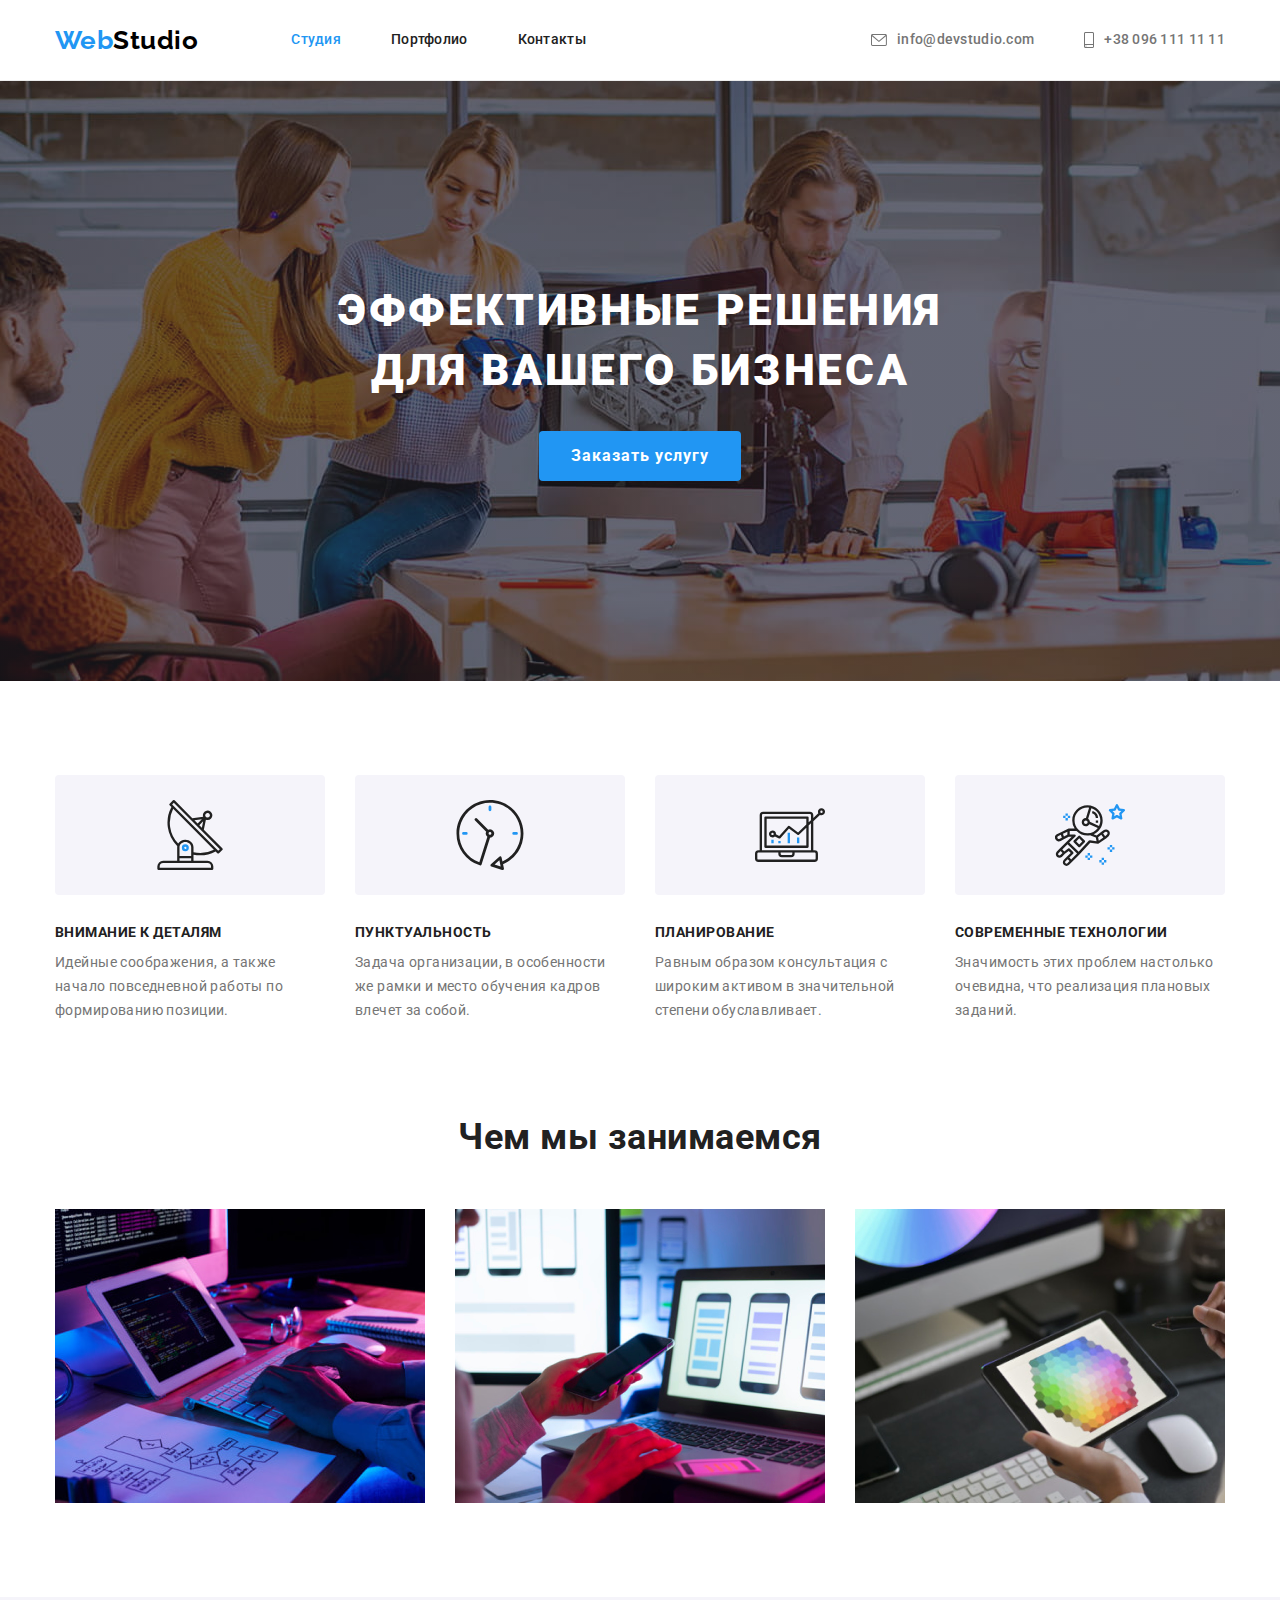
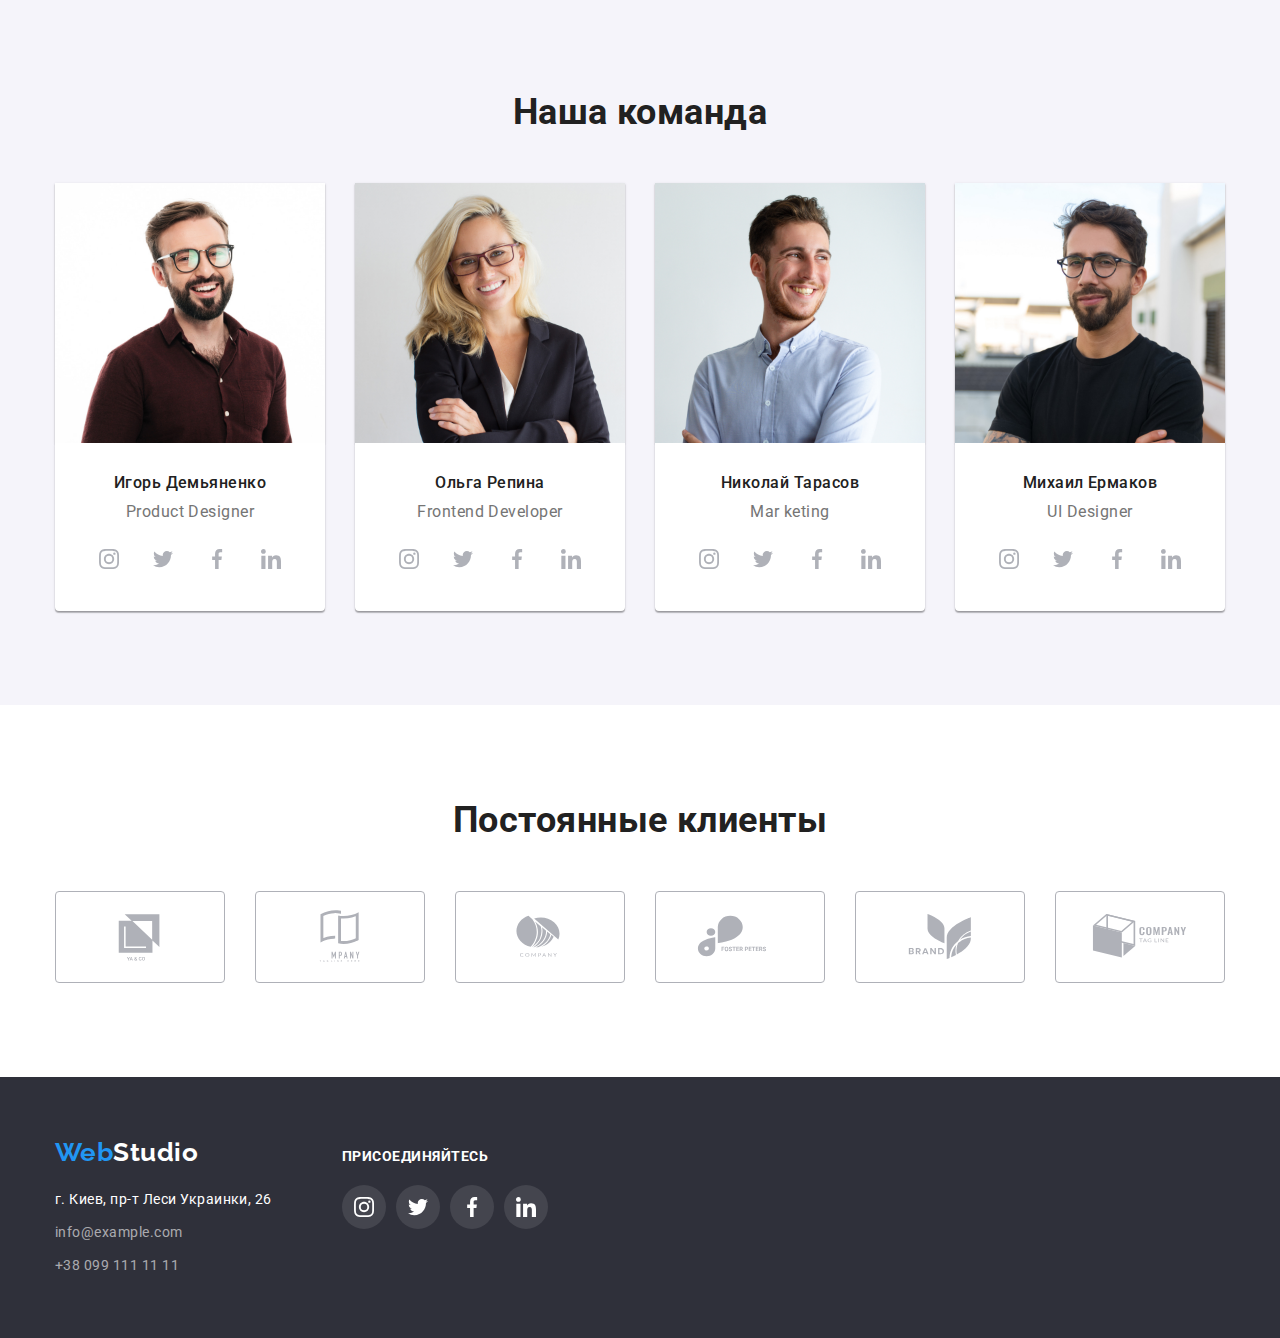
==== index.html @ dbdc55ea "Правка к дз4" ====
<!DOCTYPE html>
<html lang="ru">
  <head>
    <meta charset="UTF-8" />
    <meta http-equiv="X-UA-Compatible" content="IE=edge" />
    <meta name="viewport" content="width=device-width, initial-scale=1.0" />
    <title>Студия</title>
    <link rel="preconnect" href="https://fonts.googleapis.com" />
    <link rel="preconnect" href="https://fonts.gstatic.com" crossorigin />
    <link
      href="https://fonts.googleapis.com/css2?family=Raleway:wght@700&family=Roboto:wght@400;500;700;900&display=swap"
      rel="stylesheet"
    />
    <link
      rel="stylesheet"
      href="https://cdnjs.cloudflare.com/ajax/libs/modern-normalize/1.1.0/modern-normalize.min.css"
    />
    <link rel="stylesheet" href="./css/styles.css" />
  </head>
  <body>
    <!-- Шапка сайта -->

    <header class="header">
      <div class="container main-nav">
        <nav class="nav">
          <a class="logo" href="/" lang="en"> <span class="logo-web">Web</span>Studio</a>

          <ul class="site-nav">
            <li class="site-nav-item"><a href="" class="site-nav-link studio">Студия</a></li>
            <li class="site-nav-item">
              <a href="./portfolio.html" class="site-nav-link">Портфолио</a>
            </li>
            <li class="site-nav-item"><a href="" class="site-nav-link">Контакты</a></li>
          </ul>
        </nav>

        <ul class="auth-nav">
          <li class="auth-nav-item">
            <a class="auth-nav-link" href="mailto:info@devstudio.com" lang="en"
              ><svg class="icon-envelope"><use xlink:href="./images/symbol-defs.svg#icon-envelope"></use></svg>info@devstudio.com</a
            >
          </li>
          <li class="auth-nav-item">
            <a class="auth-nav-link" href="tel:+380961111111"><svg class="icon-smartphone"><use xlink:href="./images/symbol-defs.svg#icon-smartphone"></use></svg>+38 096 111 11 11</a>
          </li>
        </ul>
      </div>
    </header>

    <!-- Основной контент -->
    <main>
      <!-- Заказ услуги -->
      <section class="hero hero-img">
        <div class="container">
          <h1 class="hero-title">Эффективные решения для вашего бизнеса</h1>
          <button class="hero-button" type="button">Заказать услугу</button>
        </div>
      </section>

      <!-- Особенности компании -->
      <section class="section">
        <div class="container">
          <h2 class="compani-title">Особенности компании</h2>
          <ul class="features">
            <li class="features-item">
              <div class="icon-block">
                <svg height="70px" width="70px">
                  <use xlink:href="./images/symbol-defs.svg#icon-antenna"></use>
                </svg>
              </div>
              <h3 class="features-title">Внимание к деталям</h3>
              <p class="features-text">
                Идейные соображения, а также начало повседневной работы по формированию позиции.
              </p>
            </li>
            <li class="features-item">
              <div class="icon-block">
                <svg width="70px" height="70px">
                  <use xlink:href="./images/symbol-defs.svg#icon-clock"></use>
                </svg>
              </div>
              <h3 class="features-title">Пунктуальность</h3>
              <p class="features-text">
                Задача организации, в особенности же рамки и место обучения кадров влечет за собой.
              </p>
            </li>
            <li class="features-item">
              <div class="icon-block">
                <svg width="70px" height="70px">
                  <use xlink:href="./images/symbol-defs.svg#icon-diagram"></use>
                </svg>
              </div>
              <h3 class="features-title">Планирование</h3>
              <p class="features-text">
                Равным образом консультация с широким активом в значительной степени обуславливает.
              </p>
            </li>
            <li class="features-item">
              <div class="icon-block">
                <svg width="70px" height="70px">
                  <use xlink:href="./images/symbol-defs.svg#icon-astronaut"></use>
                </svg>
              </div>
              <h3 class="features-title">Современные технологии</h3>
              <p class="features-text">
                Значимость этих проблем настолько очевидна, что реализация плановых заданий.
              </p>
            </li>
          </ul>
        </div>
      </section>

      <!-- Чем мы занимаемся -->
      <section class="section work-section">
        <div class="container">
          <h2 class="work-titles">Чем мы занимаемся</h2>
          <ul class="work-list">
            <li class="work-item">
              <img src="./images/img1.jpg" alt="Мужчина пишет код программы" width="370" />
            </li>
            <li class="work-item">
              <img
                src="./images/img2.jpg"
                alt="Женщина создает приложение на смартфон"
                width="370"
              />
            </li>
            <li class="work-item">
              <img
                src="./images/img3.jpg"
                alt="Человек занимается векторной графикой"
                width="370"
              />
            </li>
          </ul>
        </div>
      </section>

      <!-- Наша команда -->
      <section class="command section">
        <div class="container">
          <h2 class="command-titles">Наша команда</h2>
          <ul class="command-list">
            <li class="command-item">
              <img
                class="comand-img"
                src="./images/photo1.jpg"
                width="270"
                alt="Улыбающийся молодой мужчина шатен в очках с бородой короб"
              />
              <div class="comand-meta">
                <h3 class="command-title">Игорь Демьяненко</h3>
                <p class="command-text" lang="en">Product Designer</p>
                <div class="icon">
                  <ul class="icon-list">
                    <li class="icon-item"><a class="icon-link" href=""><svg class="icon-svg" width="20px" height="20px"><use xlink:href="./images/symbol-defs.svg#icon-instagram"></use></svg></a></li>
                    <li class="icon-item"><a class="icon-link" href=""><svg class="icon-svg" width="20px" height="20px"><use xlink:href="./images/symbol-defs.svg#icon-twitter"></use></svg></a></li>
                    <li class="icon-item"><a class="icon-link" href=""><svg class="icon-svg" width="20px" height="20px"><use xlink:href="./images/symbol-defs.svg#icon-facebook"></use></svg></a></li>
                    <li class="icon-item"><a class="icon-link" href=""><svg class="icon-svg" width="20px" height="20px"><use xlink:href="./images/symbol-defs.svg#icon-linkedin"></use></svg></a></li>
                  </ul>
                </div>
              </div>
            </li>
            <li class="command-item">
              <img
                class="comand-img"
                src="./images/photo2.jpg"
                alt="Усыбающееся молодая женщина блондинка в очках"
                width="270"
              />
              <div class="comand-meta">
                <h3 class="command-title">Ольга Репина</h3>
                <p class="command-text" lang="en">Frontend Developer</p>
                <div class="icon">
                  <ul class="icon-list">
                    <li class="icon-item"><a class="icon-link" href=""><svg class="icon-svg width="20px" height="20px"><use xlink:href="./images/symbol-defs.svg#icon-instagram"></use></svg></a></li>
                    <li class="icon-item"><a class="icon-link" href=""><svg class="icon-svg width="20px" height="20px"><use xlink:href="./images/symbol-defs.svg#icon-twitter"></use></svg></a></li>
                    <li class="icon-item"><a class="icon-link" href=""><svg class="icon-svg width="20px" height="20px"><use xlink:href="./images/symbol-defs.svg#icon-facebook"></use></svg></a></li>
                    <li class="icon-item"><a class="icon-link" href=""><svg class="icon-svg width="20px" height="20px"><use xlink:href="./images/symbol-defs.svg#icon-linkedin"></use></svg></a></li>
                  </ul>
                </div>
              </div>
            </li>
            <li class="command-item">
              <img
                class="comand-img"
                src="./images/photo3.jpg"
                alt="Улыбающийся молодой мужчина шатен с легкой небритостью"
                width="270"
              />
              <div class="comand-meta">
                <h3 class="command-title">Николай Тарасов</h3>
                <p class="command-text" lang="en">Mar keting</p>
                <div class="icon">
                  <ul class="icon-list">
                    <li class="icon-item"><a class="icon-link" href=""><svg class="icon-svg width="20px" height="20px"><use xlink:href="./images/symbol-defs.svg#icon-instagram"></use></svg></a></li>
                    <li class="icon-item"><a class="icon-link" href=""><svg class="icon-svg width="20px" height="20px"><use xlink:href="./images/symbol-defs.svg#icon-twitter"></use></svg></a></li>
                    <li class="icon-item"><a class="icon-link" href=""><svg class="icon-svg width="20px" height="20px"><use xlink:href="./images/symbol-defs.svg#icon-facebook"></use></svg></a></li>
                    <li class="icon-item"><a class="icon-link" href=""><svg class="icon-svg width="20px" height="20px"><use xlink:href="./images/symbol-defs.svg#icon-linkedin"></use></svg></a></li>
                  </ul>
                </div>
              </div>
            </li>
            <li class="command-item">
              <img
                class="comand-img"
                src="./images/photo4.jpg"
                alt="Улыбающийся молодой мужчина брюнет с лёгкой небритостью"
                width="270"
              />
              <div class="comand-meta">
                <h3 class="command-title">Михаил Ермаков</h3>
                <p class="command-text" lang="en">UI Designer</p>
                <div class="icon">
                  <ul class="icon-list">
                    <li class="icon-item"><a class="icon-link" href=""><svg class="icon-svg width="20px" height="20px"><use xlink:href="./images/symbol-defs.svg#icon-instagram"></use></svg></a></li>
                    <li class="icon-item"><a class="icon-link" href=""><svg class="icon-svg width="20px" height="20px"><use xlink:href="./images/symbol-defs.svg#icon-twitter"></use></svg></a></li>
                    <li class="icon-item"><a class="icon-link" href=""><svg class="icon-svg width="20px" height="20px"><use xlink:href="./images/symbol-defs.svg#icon-facebook"></use></svg></a></li>
                    <li class="icon-item"><a class="icon-link" href=""><svg class="icon-svg width="20px" height="20px"><use xlink:href="./images/symbol-defs.svg#icon-linkedin"></use></svg></a></li>
                  </ul>
                </div>
              </div>
            </li>
          </ul>
        </div>
      </section>
      <section class="clients section">
        <div class="container">
          <h2 class="clients-titles">Постоянные клиенты</h2>
          <div class="client">
            <ul class="client-list">
            <li class="client-item">
              <a class="client-link" href=""><svg  class="client-icon" width="106px" height="60px"><use href="./images/symbol-defs.svg#icon-Logo"></use></svg>
              </a>
            </li>
            <li class="client-item">
              <a class="client-link" href=""><svg  class="client-icon" width="106px" height="60px"><use href="./images/symbol-defs.svg#icon-Logo2"></use></svg>
              </a>
            </li>
            <li class="client-item">
              <a class="client-link" href=""><svg  class="client-icon" width="106px" height="60px"><use href="./images/symbol-defs.svg#icon-Logo3"></use></svg>
              </a>
            </li>
            <li class="client-item">
              <a class="client-link" href=""><svg  class="client-icon" width="106px" height="60px"><use href="./images/symbol-defs.svg#icon-Logo4"></use></svg>
              </a>
            </li>
            <li class="client-item">
              <a class="client-link" href=""><svg  class="client-icon" width="106px" height="60px"><use href="./images/symbol-defs.svg#icon-Logo5"></use></svg>
              </a>
            </li>
            <li class="client-item">
              <a class="client-link" href=""><svg  class="client-icon" width="106px" height="60px"><use href="./images/symbol-defs.svg#icon-Logo6"></use></svg>
              </a>
            </li>
          </ul>
          </div>
        </div>
      </section>

    </main>

    <!-- Футер -->
    <footer class="footer">
      <div class="container footer-cont">
        <div class="address-block">
          <a class="footer-logo" href="/" lang="en"><span class="logo-web">Web</span>Studio</a>
        <address class="address">
          <ul class="address-list">
            <li class="address-item">
              <a
                class="address-lists"
                href="https://www.google.com/maps/place/%D0%B1%D1%83%D0%BB.+%D0%9B%D0%B5%D1%81%D0%B8+%D0%A3%D0%BA%D1%80%D0%B0%D0%B8%D0%BD%D0%BA%D0%B8,+26,+%D0%9A%D0%B8%D0%B5%D0%B2,+02000"
                >г. Киев, пр-т Леси Украинки, 26</a
              >
            </li>
            <li class="address-item">
              <a class="address-link" href="mailto:info@example.com" lang="en">info@example.com</a>
            </li>
            <li class="address-item">
              <a class="address-link" href="tel:+380991111111">+38 099 111 11 11</a>
            </li>
          </ul>
        </address>
        </div>
        <div class="connect-block">
        <h3 class="connect-titles">присоединяйтесь</h3>
        <ul class="connect-list">
          <li class="connect-item"><a class="connect-link" href=""><svg class="connect-svg width="20px" height="20px"><use xlink:href="./images/symbol-defs.svg#icon-instagram"></use></svg></a></li>
          <li class="connect-item"><a class="connect-link" href=""><svg class="connect-svg width="20px" height="20px"><use xlink:href="./images/symbol-defs.svg#icon-twitter"></use></svg></a></li>
          <li class="connect-item"><a class="connect-link" href=""><svg class="connect-svg width="20px" height="20px"><use xlink:href="./images/symbol-defs.svg#icon-facebook"></use></svg></a></li>
          <li class="connect-item"><a class="connect-link" href=""><svg class="connect-svg width="20px" height="20px"><use xlink:href="./images/symbol-defs.svg#icon-linkedin"></use></svg></a></li>
        </ul>
      </div>
      </div>
      
    </footer>
  </body>
</html>
---- css/styles.css ----
:root {
  --primary-text-color: #212121;
  --title-text-color: #757575;
  --accent-color: #2196f3;
  --hover-hero-button-color: #058cf7;

  --primary-font: Roboto, sans-serif;
  --secondary-font: Raleway, sans-serif;
  --icon-color: #afb1b8;
}

body {
  background-color: #ffffff;
  color: var(--title-text-color);
  font-family: var(--primary-font), sans-serif;
  letter-spacing: 0.03em;
}

h1,
h2,
h3,
p {
  margin: 0;
}

ul {
  margin: 0;
  padding: 0;
  list-style: none;
}

img {
  display: block;
  max-width: 100%;
  height: auto;
}

.container {
  width: 1200px;
  margin-left: auto;
  margin-right: auto;
  padding-left: 15px;
  padding-right: 15px;
}

.section {
  padding-top: 94px;
  padding-bottom: 94px;
}

/* --------------------------Шапка----------------------------- */

.header {
  background-color: #ffffff;
  border-bottom: 1px solid #ececec;
}

.main-nav {
  display: flex;
  align-items: center;
}

.nav {
  display: flex;
  align-items: center;
}

.logo {
  color: #000000;

  font-family: var(--secondary-font), sans-serif;
  font-weight: 700;
  font-size: 26px;
  line-height: 1.19;
  text-decoration: none;
}

.logo-web {
  color: var(--accent-color);
}

.site-nav {
  display: flex;
  margin-left: 93px;
}

.site-nav-item + .site-nav-item {
  margin-left: 50px;
}

.site-nav-link {
  display: block;
  padding-top: 32px;
  padding-bottom: 32px;

  color: var(--primary-text-color);

  font-weight: 500;
  font-size: 14px;
  line-height: 1.14;
  letter-spacing: 0.02em;
  text-decoration: none;
}

.studio {
  color: var(--accent-color);
}

.portfolio,
.site-nav-link:hover,
.site-nav-link:focus,
.auth-nav-link:hover,
.auth-nav-link:focus,
.address-link:hover,
.address-link:focus,
.address-list:hover,
.address-list:focus {
  color: var(--accent-color);
}

.auth-nav {
  display: flex;
  margin-left: auto;
}

.auth-nav-item + .auth-nav-item {
  margin-left: 50px;
}

.auth-nav-link {
  display: flex;
  align-items: center;

  color: var(--title-text-color);

  font-weight: 500;
  font-size: 14px;
  line-height: 1.14;
  letter-spacing: 0.02em;
  text-decoration: none;
}

.icon-envelope {
  margin-right: 10px;
  width: 16px;
  height: 12px;
  justify-content: center;
  align-items: center;
  fill: #757575;
}

.auth-nav-link:hover .icon-envelope,
.auth-nav-link:focus .icon-envelope,
.auth-nav-link:hover .icon-smartphone,
.auth-nav-link:focus .icon-smartphone {
  fill: var(--accent-color);
}

.icon-smartphone {
  margin-right: 10px;
  width: 10px;
  height: 16px;

  fill: #757575;
}

/* ---------------------Заказ услуги---------------------------  */

.hero {
  padding: 200px 0;
  max-width: 1600px;
  margin-left: auto;
  margin-right: auto;

  background-color: #2f303a;
  background-image: linear-gradient(to right, rgba(47, 48, 58, 0.4), rgba(47, 48, 58, 0.4)),
    url('../images/hero.jpg');
  background-repeat: no-repeat;
  background-position: center;
  background-size: cover;

  text-align: center;
}

.hero-button {
  border-radius: 4px;
  padding: 10px 32px;
  display: inline-block;
  min-width: 200px;
  border: none;

  background-color: var(--accent-color);
  color: #ffffff;

  font-weight: 700;
  font-size: 16px;
  line-height: 1.88;
  align-items: center;
  letter-spacing: 0.06em;
  cursor: pointer;
}
.hero-button:hover,
.hero-button:focus {
  background-color: var(--hover-hero-button-color);
}

.hero-title {
  margin-bottom: 30px;
  width: 696px;
  margin-left: auto;
  margin-right: auto;

  color: #ffffff;

  font-weight: 900;
  font-size: 44px;
  line-height: 1.36;
  letter-spacing: 0.06em;
  text-transform: uppercase;
}

/* ------------------------Особенности компании------------------------ */

.compani-title {
  position: absolute;
  clip: rect(0 0 0 0);
  width: 1px;
  height: 1px;
  margin: -1px;
}

.features {
  display: flex;
}

.features-item {
  width: 270px;
  margin-right: 30px;
  justify-content: center;
}

.features-item:last-child {
  margin-right: 0px;
}

.icon-block {
  width: 270px;
  height: 120px;
  border-radius: 4px;
  margin-right: 30px;
  margin-bottom: 30px;
  display: flex;
  justify-content: center;
  align-items: center;

  background-color: #f5f4fa;
}

.features-title {
  margin-bottom: 10px;

  color: var(--primary-text-color);

  font-weight: 700;
  font-size: 14px;
  line-height: 1.14;
  text-transform: uppercase;
}

.features-text {
  font-size: 14px;
  line-height: 1.71;
  letter-spacing: 0.03em;
}

/* ----------------------Чем мы занимаемся--------------------- */

.work-section {
  padding-top: 0;
}

.work-titles,
.command-titles,
.clients-titles {
  margin-bottom: 50px;

  color: var(--primary-text-color);

  font-weight: 700;
  font-size: 36px;
  line-height: 1.17;
  text-align: center;
}

.work-list {
  display: flex;
}

.work-item {
  margin-right: 30px;
}

.work-item:last-child {
  margin-right: 0px;
}

/* ------------------------Наша команда------------------------ */

.command {
  background-color: #f5f4fa;
}

.features-title {
  color: var(--primary-text-color);

  font-style: normal;
  font-weight: 700;
  font-size: 14px;
  line-height: 1.14;
  text-transform: uppercase;
}

.command-list {
  display: flex;
  margin-left: auto;
  margin-right: auto;
  justify-content: center;
}

.command-item {
  margin-right: 30px;
}

.comand-meta {
  padding-top: 30px;
  padding-bottom: 30px;
  padding-left: 0;
  border-radius: 0px 0px 4px 4px;

  background-color: #fff;
  box-shadow: 0px 1px 3px rgba(0, 0, 0, 0.12), 0px 1px 1px rgba(0, 0, 0, 0.14),
    0px 2px 1px rgba(0, 0, 0, 0.2);
}

.comand-img {
  margin-bottom: 0;

  box-shadow: 0px 1px 3px rgba(0, 0, 0, 0.12), 0px 1px 1px rgba(0, 0, 0, 0.14),
    0px 2px 1px rgba(0, 0, 0, 0.2);
}

.command-item:last-child {
  margin-right: 0;
  margin-bottom: 0;
}

.command-title {
  margin-bottom: 10px;

  color: var(--primary-text-color);

  font-style: normal;
  font-weight: 500;
  font-size: 16px;
  line-height: 1.19;
  text-align: center;
}

.command-text {
  margin-bottom: 16px;

  font-size: 16px;
  line-height: 1.19;
  text-align: center;
}

.icon {
  margin-right: auto;
  margin-left: auto;
}

.icon-list {
  display: flex;
  justify-content: center;
}

.icon-item {
  margin-right: 10px;
}

.icon-item:last-child {
  margin-right: 0;
}

.icon-link:hover,
.icon-link:focus {
  background-color: var(--accent-color);
}

.icon-link {
  display: flex;
  width: 44px;
  height: 44px;
  justify-content: center;
  align-items: center;
  border-radius: 50%;
}

.icon-link:hover .icon-svg,
.icon-link:focus .icon-svg {
  fill: #fff;
}

.icon-svg {
  width: 20px;
  fill: var(--icon-color);
}

/* ---------------------Постоянные клиенты----------------- */

.client-list {
  display: flex;
  margin: 0;
  padding: 0;
  list-style: none;
}

.client-item {
  margin-right: 30px;
}

.client-item:last-child {
  margin-right: 0;
}

.client-link {
  width: 170px;
  height: 92px;
  border: 1px solid var(--icon-color);
  border-radius: 4px;
  display: flex;
  justify-content: center;
  align-items: center;
}

.client-link:hover,
.client-link:focus {
  border: 1px solid var(--accent-color);
}

.client-icon {
  fill: var(--icon-color);
}

.client-link:hover .client-icon,
.client-link:focus .client-icon {
  fill: var(--accent-color);
}

/* ---------------------footer----------------------*/

.footer {
  background-color: #2f303a;
  padding: 60px 0;
}

.footer-cont {
  display: flex;
  align-items: baseline;
}

.address-block {
  margin-right: 70px;
}

.footer-logo {
  margin-top: 0;
  margin-bottom: 20px;
  display: block;

  color: #ffffff;

  font-family: var(--secondary-font), sans-serif;
  font-weight: 700;
  font-size: 26px;
  line-height: 1.19;
  text-decoration: none;
}

.address {
  display: block;

  font-style: normal;
  font-size: 14px;
  line-height: 1.71;
}

.address-item:not(:last-child) {
  margin-bottom: 9px;
}

.address-lists {
  display: block;

  color: #ffffff;

  text-decoration: none;
}

.address-link {
  display: block;

  color: rgba(255, 255, 255, 0.6);
  text-decoration: none;
}

.connect-titles {
  margin-bottom: 20px;

  color: #fff;

  font-weight: 700;
  font-size: 14px;
  line-height: 1.14;
  text-transform: uppercase;
}

.connect-list {
  display: flex;
}

.connect-item {
  margin-right: 10px;
}

.connect-item:last-child {
  margin-right: 0;
}

.connect-link:hover,
.connect-link:focus {
  background-color: var(--accent-color);
}

.connect-link {
  display: flex;
  width: 44px;
  height: 44px;
  border-radius: 50%;
  align-items: center;
  justify-content: center;

  background-color: rgba(255, 255, 255, 0.1);
}

.connect-svg {
  width: 20px;

  fill: #fff;
}

/* ====================== ПОРТФОЛИО ======================*/

.portfolio-name {
  position: absolute;
  clip: rect(0 0 0 0);
  width: 1px;
  height: 1px;
  margin: -1px;
}

.filter {
  margin-bottom: 50px;
  display: flex;
  justify-content: center;
}

.filter-item:last-child {
  margin-right: 0px;
}

.filter-item {
  margin-right: 8px;
  align-items: center;
}

/* Контент фильтра */
.filter-button {
  border-radius: 4px;
  padding: 6px 22px;
  border: none;

  background-color: #f5f4fa;
  color: #212121;

  font-family: var(--primary-font), sans-serif;
  font-style: normal;
  font-weight: 500;
  font-size: 16px;
  line-height: 1.63;
  text-align: center;
  cursor: pointer;
}

.filter-button:hover,
.filter-button:focus {
  background-color: var(--accent-color);
  color: #ffffff;
  box-shadow: 0px 3px 1px rgba(0, 0, 0, 0.1), 0px 1px 2px rgba(0, 0, 0, 0.08),
    0px 2px 2px rgba(0, 0, 0, 0.12);
}

/* ------------------Контент фильтра------------------ */
.gallery {
  display: flex;
  flex-wrap: wrap;
}

.gallery-lists {
  display: block;
  text-decoration: none;
}

.gallery-lists:hover,
.gallery-lists:focus {
  box-shadow: 0px 1px 3px rgba(0, 0, 0, 0.12), 0px 1px 1px rgba(0, 0, 0, 0.14),
    0px 2px 1px rgba(0, 0, 0, 0.2);
}

.gallery-sign {
  width: 370px;
  box-sizing: border-box;
  border: 1px solid #eeeeee;
  padding: 32px 24px;
}

.gallery-item {
  margin-right: 30px;
  margin-bottom: 30px;
}

.gallery-item:nth-child(3n) {
  margin-right: 0;
}

.gallery-item:nth-last-child(-n + 3) {
  margin-bottom: 0;
}

.gallery-title {
  margin-bottom: 4px;

  color: var(--primary-text-color);

  font-weight: 700;
  font-size: 18px;
  line-height: 2;
  letter-spacing: 0.06em;
}

.gallery-text {
  color: var(--title-text-color);

  font-size: 16px;
  line-height: 1.87;
}
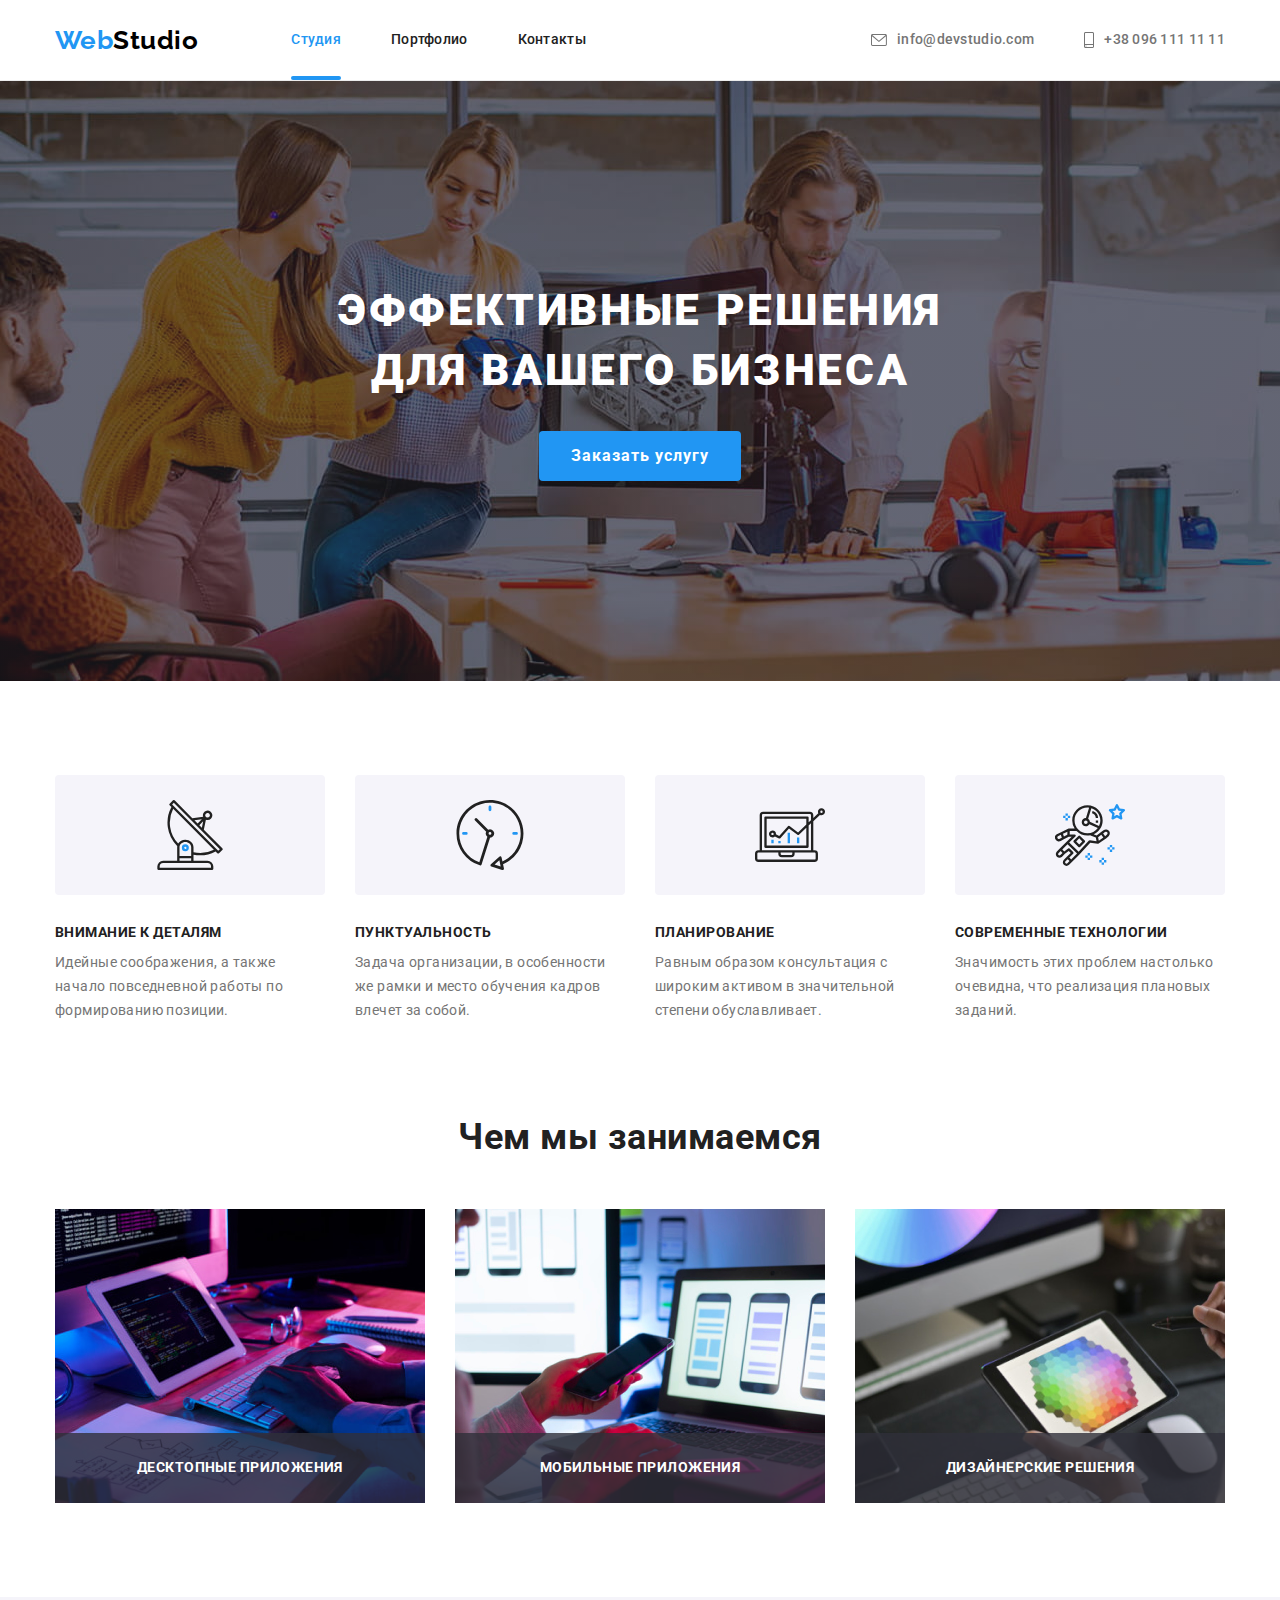
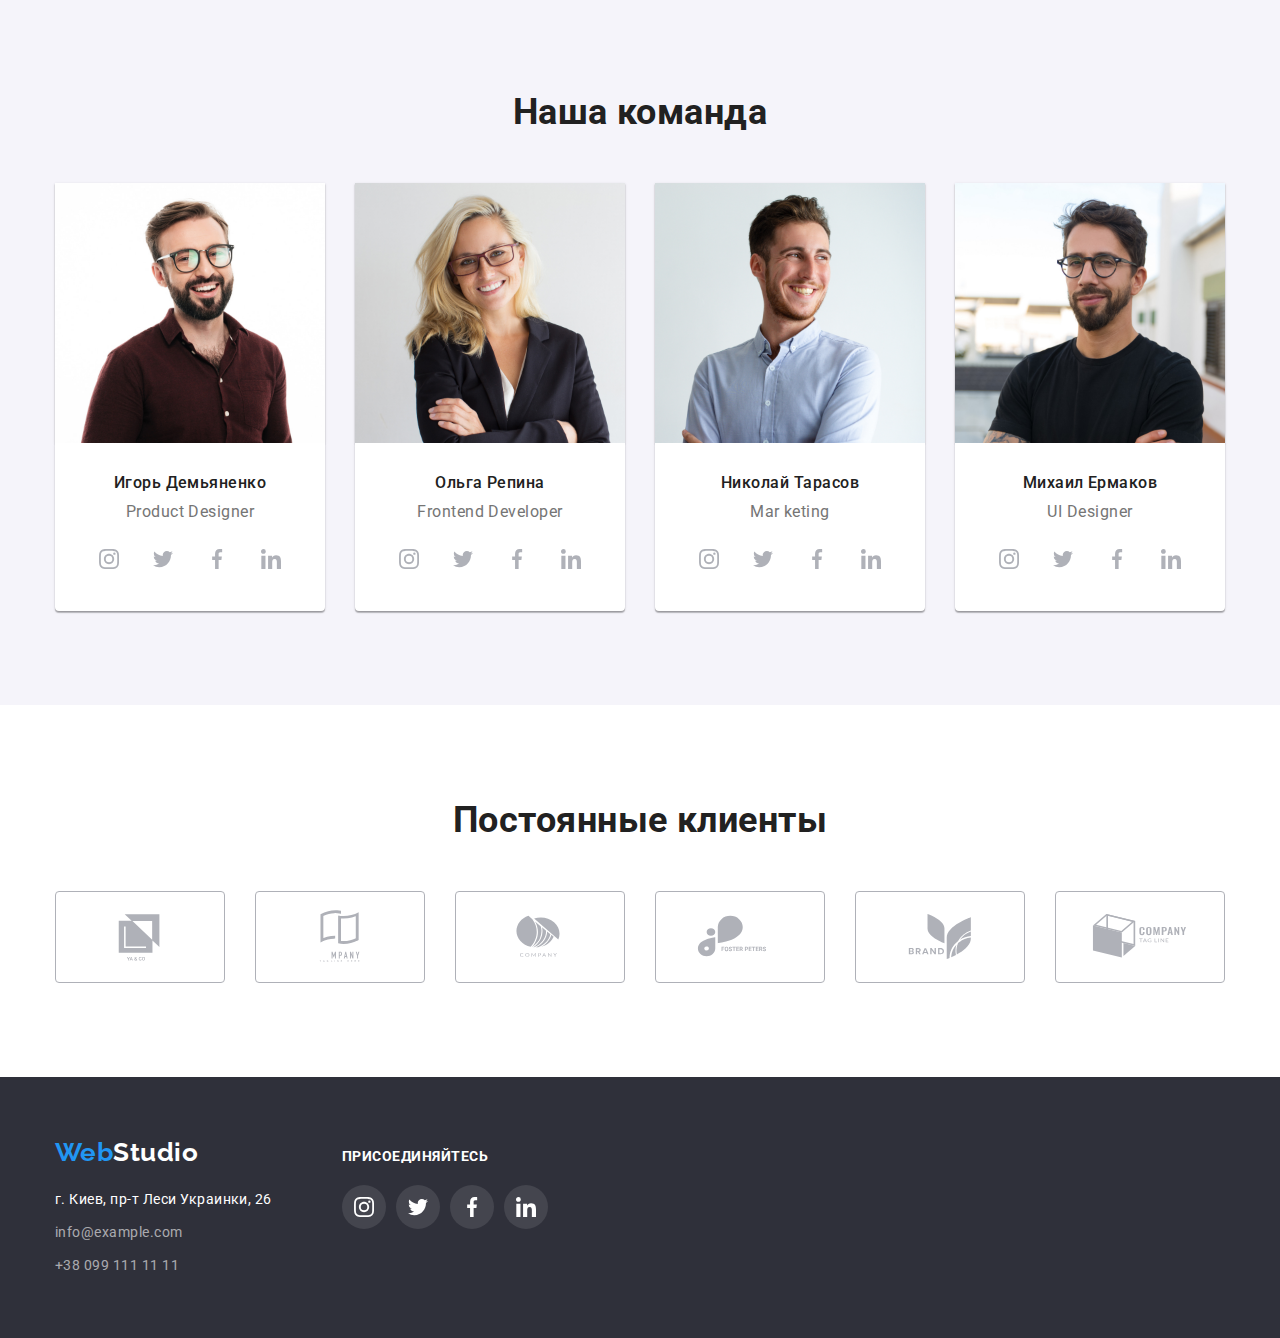
==== commit 8e7dc7d8: "ДЗ - 5 на проверку" ====
--- a/index.html
+++ b/index.html
@@ -53,8 +53,9 @@
       <section class="hero hero-img">
         <div class="container">
           <h1 class="hero-title">Эффективные решения для вашего бизнеса</h1>
-          <button class="hero-button" type="button">Заказать услугу</button>
-        </div>
+          <button class="hero-button" type="button" data-modal-open>Заказать услугу</button>
+        </div>
+        
       </section>
 
       <!-- Особенности компании -->
@@ -117,6 +118,7 @@
           <ul class="work-list">
             <li class="work-item">
               <img src="./images/img1.jpg" alt="Мужчина пишет код программы" width="370" />
+              <h3 class="work-title">Десктопные приложения</h3>
             </li>
             <li class="work-item">
               <img
@@ -124,6 +126,7 @@
                 alt="Женщина создает приложение на смартфон"
                 width="370"
               />
+              <h3 class="work-title">Мобильные приложения</h3>
             </li>
             <li class="work-item">
               <img
@@ -131,6 +134,7 @@
                 alt="Человек занимается векторной графикой"
                 width="370"
               />
+              <h3 class="work-title">Дизайнерские решения</h3>
             </li>
           </ul>
         </div>
@@ -295,5 +299,16 @@
       </div>
       
     </footer>
+
+    <div class="backdrop is-hidden" data-modal>
+      <div class="modal">
+        <button class="modal-button" data-modal-close>
+          <svg class="icon-close" width="18px" height="18px">
+          <use xlink:href="./images/symbol-defs.svg#icon-close-black"></use>
+        </svg>
+        </button>
+      </div>
+    </div>
+    <script src="./js/modal.js"></script>
   </body>
 </html>
--- a/css/styles.css
+++ b/css/styles.css
@@ -89,6 +89,8 @@
 }
 
 .site-nav-link {
+  transition: 250ms color cubic-bezier(0.4, 0, 0.2, 1);
+
   display: block;
   padding-top: 32px;
   padding-bottom: 32px;
@@ -100,13 +102,26 @@
   line-height: 1.14;
   letter-spacing: 0.02em;
   text-decoration: none;
+
+  position: relative;
 }
 
 .studio {
   color: var(--accent-color);
 }
 
-.portfolio,
+.studio::after {
+  content: '';
+  position: absolute;
+  bottom: 0;
+  left: 0;
+  width: 100%;
+  height: 4px;
+  border-radius: 2px;
+
+  background-color: var(--accent-color);
+}
+
 .site-nav-link:hover,
 .site-nav-link:focus,
 .auth-nav-link:hover,
@@ -115,6 +130,8 @@
 .address-link:focus,
 .address-list:hover,
 .address-list:focus {
+  transition: 250ms color cubic-bezier(0.4, 0, 0.2, 1);
+
   color: var(--accent-color);
 }
 
@@ -128,6 +145,8 @@
 }
 
 .auth-nav-link {
+  transition: 250ms color cubic-bezier(0.4, 0, 0.2, 1);
+
   display: flex;
   align-items: center;
 
@@ -141,6 +160,8 @@
 }
 
 .icon-envelope {
+  transition: 250ms fill cubic-bezier(0.4, 0, 0.2, 1);
+
   margin-right: 10px;
   width: 16px;
   height: 12px;
@@ -153,10 +174,14 @@
 .auth-nav-link:focus .icon-envelope,
 .auth-nav-link:hover .icon-smartphone,
 .auth-nav-link:focus .icon-smartphone {
+  transition: 250ms fill cubic-bezier(0.4, 0, 0.2, 1);
+
   fill: var(--accent-color);
 }
 
 .icon-smartphone {
+  transition: 250ms fill cubic-bezier(0.4, 0, 0.2, 1);
+
   margin-right: 10px;
   width: 10px;
   height: 16px;
@@ -183,6 +208,8 @@
 }
 
 .hero-button {
+  transition: 250ms background-color cubic-bezier(0.4, 0, 0.2, 1);
+
   border-radius: 4px;
   padding: 10px 32px;
   display: inline-block;
@@ -201,6 +228,8 @@
 }
 .hero-button:hover,
 .hero-button:focus {
+  transition: 250ms background-color cubic-bezier(0.4, 0, 0.2, 1);
+
   background-color: var(--hover-hero-button-color);
 }
 
@@ -219,6 +248,55 @@
   text-transform: uppercase;
 }
 
+.backdrop {
+  position: absolute;
+  left: 0;
+  top: 0;
+  width: 100%;
+  height: 100%;
+  transition: 250ms opacity cubic-bezier(0.4, 0, 0.2, 1);
+
+  background-color: rgba(0, 0, 0, 0.2);
+}
+
+.backdrop.is-hidden {
+  opacity: 0;
+  pointer-events: none;
+  visibility: inherit;
+}
+
+.modal {
+  position: absolute;
+  top: 50%;
+  left: 50%;
+  transform: translate(-50%, -50%);
+
+  min-width: 528px;
+  min-height: 581px;
+  border-radius: 4px;
+
+  box-shadow: 0px 1px 3px rgba(0, 0, 0, 0.12), 0px 1px 1px rgba(0, 0, 0, 0.14),
+    0px 2px 1px rgba(0, 0, 0, 0.2);
+  background-color: #fff;
+}
+
+.modal-button {
+  position: absolute;
+  top: 8px;
+  right: 8px;
+
+  display: flex;
+  width: 30px;
+  height: 30px;
+  border-radius: 50%;
+  border: 1px solid var(--icon-color);
+  align-items: center;
+  justify-content: center;
+
+  background-color: #fff;
+
+  cursor: pointer;
+}
 /* ------------------------Особенности компании------------------------ */
 
 .compani-title {
@@ -297,11 +375,31 @@
 }
 
 .work-item {
+  position: relative;
+
   margin-right: 30px;
 }
 
 .work-item:last-child {
   margin-right: 0px;
+}
+
+.work-title {
+  position: absolute;
+  bottom: 0;
+  width: 100%;
+
+  padding: 27px;
+
+  font-weight: 700;
+  font-size: 14px;
+  line-height: 1.14;
+  text-align: center;
+  letter-spacing: 0.03em;
+  text-transform: uppercase;
+
+  color: #ffffff;
+  background: rgba(47, 48, 58, 0.8);
 }
 
 /* ------------------------Наша команда------------------------ */
@@ -394,10 +492,14 @@
 
 .icon-link:hover,
 .icon-link:focus {
+  transition: 250ms background-color cubic-bezier(0.4, 0, 0.2, 1);
+
   background-color: var(--accent-color);
 }
 
 .icon-link {
+  transition: 250ms background-color cubic-bezier(0.4, 0, 0.2, 1);
+
   display: flex;
   width: 44px;
   height: 44px;
@@ -408,6 +510,8 @@
 
 .icon-link:hover .icon-svg,
 .icon-link:focus .icon-svg {
+  transition: 250ms fill cubic-bezier(0.4, 0, 0.2, 1);
+
   fill: #fff;
 }
 
@@ -434,6 +538,8 @@
 }
 
 .client-link {
+  transition: 250ms border lcubic-bezier(0.4, 0, 0.2, 1);
+
   width: 170px;
   height: 92px;
   border: 1px solid var(--icon-color);
@@ -445,15 +551,21 @@
 
 .client-link:hover,
 .client-link:focus {
+  transition: 250ms border cubic-bezier(0.4, 0, 0.2, 1);
+
   border: 1px solid var(--accent-color);
 }
 
 .client-icon {
+  transition: 250ms fill cubic-bezier(0.4, 0, 0.2, 1);
+
   fill: var(--icon-color);
 }
 
 .client-link:hover .client-icon,
 .client-link:focus .client-icon {
+  transition: 250ms fill cubic-bezier(0.4, 0, 0.2, 1);
+
   fill: var(--accent-color);
 }
 
@@ -508,6 +620,8 @@
 }
 
 .address-link {
+  transition: 250ms color cubic-bezier(0.4, 0, 0.2, 1);
+
   display: block;
 
   color: rgba(255, 255, 255, 0.6);
@@ -539,10 +653,14 @@
 
 .connect-link:hover,
 .connect-link:focus {
+  transition: 250ms background-color cubic-bezier(0.4, 0, 0.2, 1);
+
   background-color: var(--accent-color);
 }
 
 .connect-link {
+  transition: 250ms background-color cubic-bezier(0.4, 0, 0.2, 1);
+
   display: flex;
   width: 44px;
   height: 44px;
@@ -560,6 +678,23 @@
 }
 
 /* ====================== ПОРТФОЛИО ======================*/
+.portfolio {
+  transition: 250ms color cubic-bezier(0.4, 0, 0.2, 1);
+
+  color: var(--accent-color);
+}
+
+.portfolio::after {
+  content: '';
+  position: absolute;
+  width: 100%;
+  height: 4px;
+  border-radius: 2px;
+  bottom: 0;
+  left: 0%;
+
+  background-color: var(--accent-color);
+}
 
 .portfolio-name {
   position: absolute;
@@ -600,14 +735,18 @@
   line-height: 1.63;
   text-align: center;
   cursor: pointer;
+  transition: 250ms background-color cubic-bezier(0.4, 0, 0.2, 1);
 }
 
 .filter-button:hover,
 .filter-button:focus {
+  transition: 250ms background-color cubic-bezier(0.4, 0, 0.2, 1);
+
+  box-shadow: 0px 3px 1px rgba(0, 0, 0, 0.1), 0px 1px 2px rgba(0, 0, 0, 0.08),
+    0px 2px 2px rgba(0, 0, 0, 0.12);
+
   background-color: var(--accent-color);
   color: #ffffff;
-  box-shadow: 0px 3px 1px rgba(0, 0, 0, 0.1), 0px 1px 2px rgba(0, 0, 0, 0.08),
-    0px 2px 2px rgba(0, 0, 0, 0.12);
 }
 
 /* ------------------Контент фильтра------------------ */
@@ -623,6 +762,8 @@
 
 .gallery-lists:hover,
 .gallery-lists:focus {
+  transition: 250ms box-shadow cubic-bezier(0.4, 0, 0.2, 1);
+
   box-shadow: 0px 1px 3px rgba(0, 0, 0, 0.12), 0px 1px 1px rgba(0, 0, 0, 0.14),
     0px 2px 1px rgba(0, 0, 0, 0.2);
 }
@@ -664,3 +805,36 @@
   font-size: 16px;
   line-height: 1.87;
 }
+
+.gallery-thumb {
+  position: relative;
+  overflow: hidden;
+}
+
+.gallery-lists:hover .gallery-block,
+.gallery-lists:focus .gallery-block {
+  transform: translateY(0);
+}
+
+.gallery-block {
+  position: absolute;
+  top: 0;
+  left: 0;
+  width: 100%;
+  height: 100%;
+  transform: translateY(100%);
+  transition: transform 250ms cubic-bezier(0.4, 0, 0.2, 1);
+
+  background-color: rgba(33, 150, 243, 0.9);
+
+  padding: 63px 24px;
+}
+
+.gallery-block .text {
+  font-family: Roboto;
+  font-size: 18px;
+  line-height: 1.56;
+  letter-spacing: 0.03em;
+
+  color: #ffffff;
+}
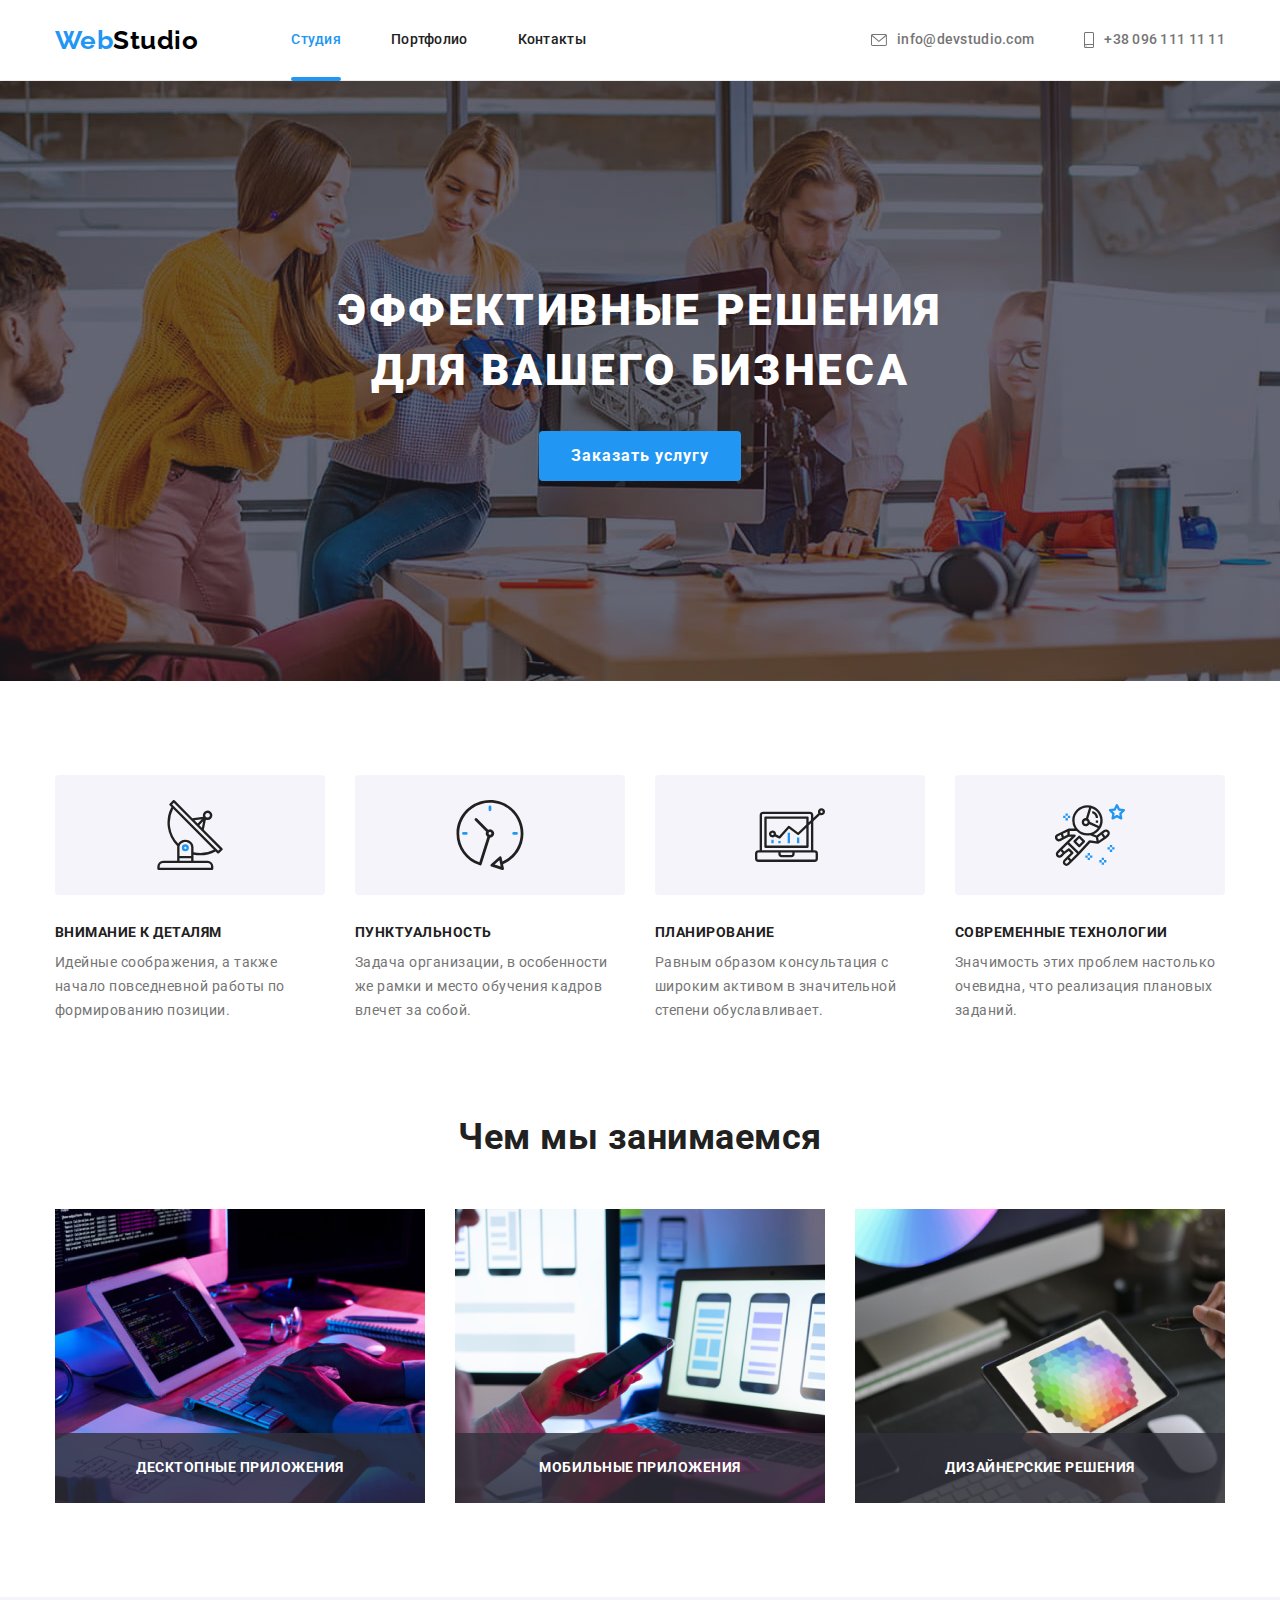
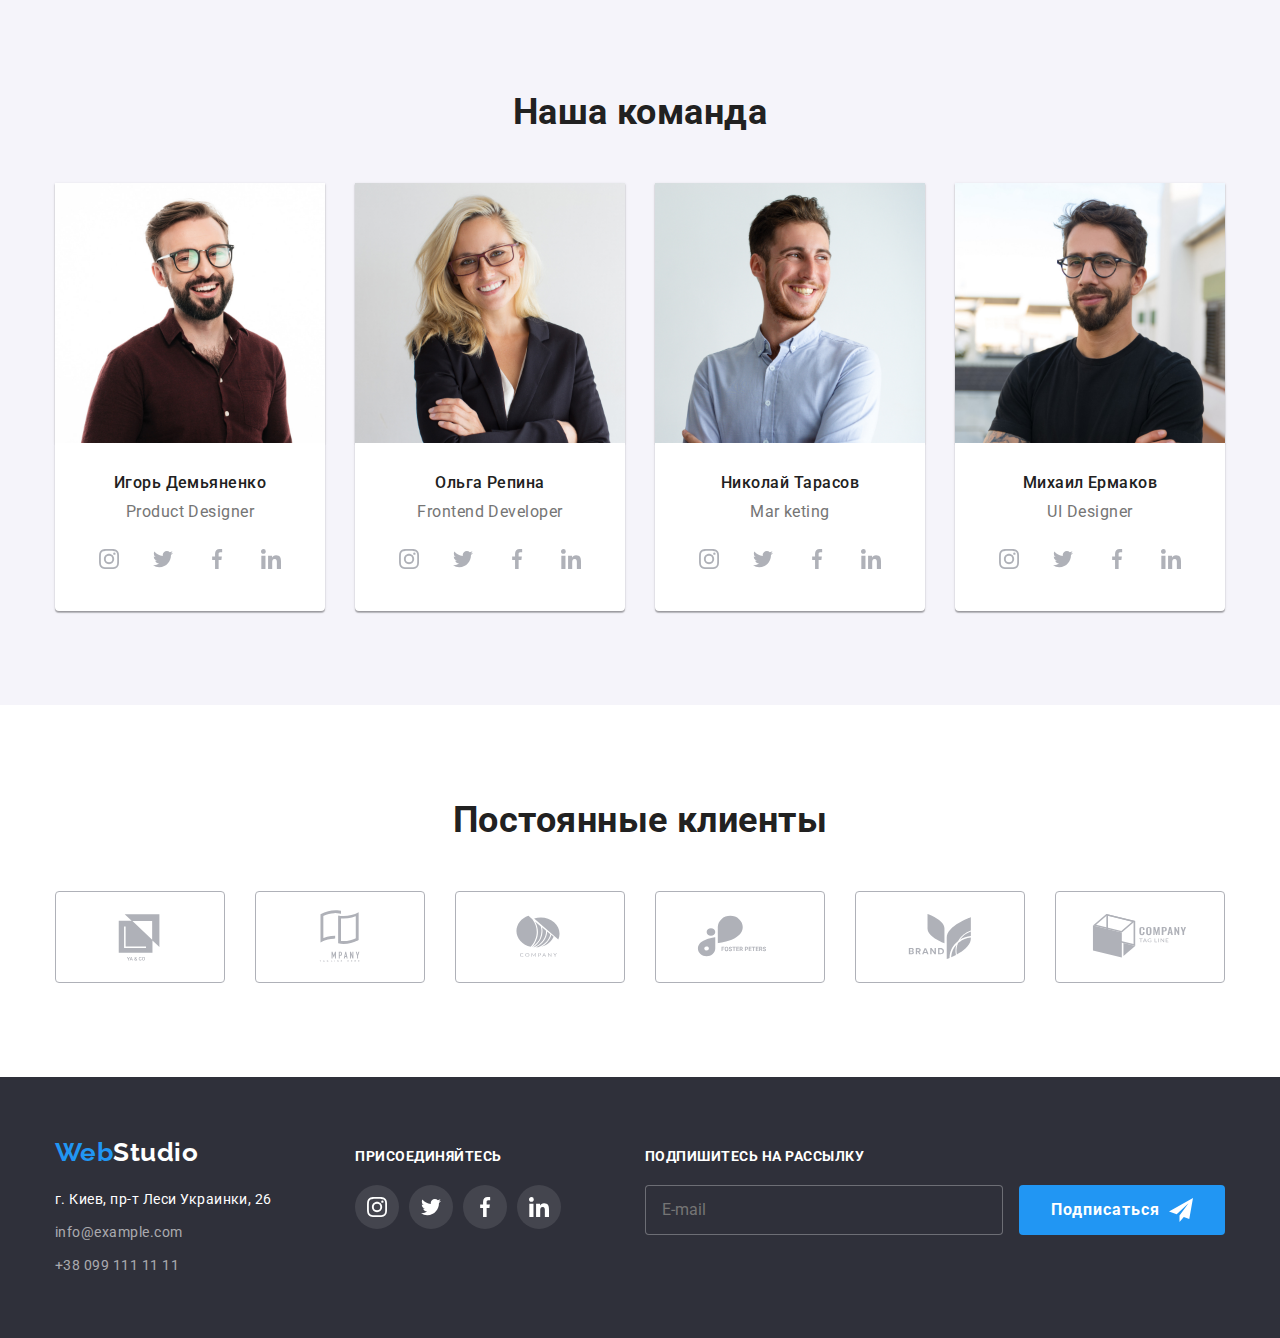
==== commit 48d3400b: "Начало создания форм" ====
--- a/index.html
+++ b/index.html
@@ -55,7 +55,55 @@
           <h1 class="hero-title">Эффективные решения для вашего бизнеса</h1>
           <button class="hero-button" type="button" data-modal-open>Заказать услугу</button>
         </div>
-        
+        <div class="backdrop is-hidden" data-modal>
+          <div class="modal">
+            <button class="modal-button" data-modal-close>
+              <svg class="icon-close" width="18px" height="18px">
+                <use xlink:href="./images/symbol-defs.svg#icon-close-black"></use>
+              </svg>
+            </button>
+
+            <p class="modal-title">Оставьте свои данные, мы вам перезвоним</p>
+            <form action="">
+              <div class="form-block">
+                <label for="name" class="form-label">Имя</label>
+                <input type="text" name="name" class="form-input"> 
+                <div class="form-icon">
+                  <svg width="18px" height="18px">
+                    <use xlink:href="./images/symbol-defs.svg#icon-person-black"></use>
+                  </svg>
+                </div>
+              </div>
+              <div class="form-block">
+                <label for="phone" class="form-label">Телефон</label>
+                <input type="tel" name="phone" class="form-input">
+                <div class="form-icon">
+                  <svg width="18px" height="18px">
+                    <use xlink:href="./images/symbol-defs.svg#icon-phone-black"></use>
+                  </svg>
+                </div>
+              </div>
+              <div class="form-block">
+                <label for="mail" class="form-label">Почта</label>
+                <input type="email" name="mail" class="form-input"> 
+                <div class="form-icon">
+                  <svg width="18px" height="18px">
+                    <use xlink:href="./images/symbol-defs.svg#icon-email-black"></use>
+                  </svg>
+                </div>
+              </div>
+              <div class="form-block">
+                <label for="comment" class="form-label">Комментарий</label>
+                <textarea name="comment" id="" rows="10" placeholder="Введите текст" class="form-comment"></textarea>
+              </div>
+              <div class="form-checkbox">
+                <input type="checkbox" name="condition">
+                <label for="condition" class="form-condition">Соглашаюсь с рассылкой и принимаю <a href="" class="condition-link">Условия договора</a></label>
+              </div>
+              <button type="submit" class="form-button">Отправить</button>
+            </form>
+          </div>
+        </div>
       </section>
 
       <!-- Особенности компании -->
@@ -296,19 +344,23 @@
           <li class="connect-item"><a class="connect-link" href=""><svg class="connect-svg width="20px" height="20px"><use xlink:href="./images/symbol-defs.svg#icon-linkedin"></use></svg></a></li>
         </ul>
       </div>
+      <div class="subscription">
+        
+        <h3 class="subscription-titles">Подпишитесь на рассылку</h3>
+        <label class="subscription-label" for="mail"></label>
+        <input class="subscription-input" type="text" name="mail" placeholder="E-mail">
+          <button type="submit" class="subscription-button">Подписаться
+            <svg class="subscription-send" width="24px" height="24px">
+          <use xlink:href="./images/symbol-defs.svg#icon-icon-send"></use>
+        </svg>
+          </button>
+        
+      </div>
       </div>
       
     </footer>
 
-    <div class="backdrop is-hidden" data-modal>
-      <div class="modal">
-        <button class="modal-button" data-modal-close>
-          <svg class="icon-close" width="18px" height="18px">
-          <use xlink:href="./images/symbol-defs.svg#icon-close-black"></use>
-        </svg>
-        </button>
-      </div>
-    </div>
+   
     <script src="./js/modal.js"></script>
   </body>
 </html>
--- a/css/styles.css
+++ b/css/styles.css
@@ -89,7 +89,8 @@
 }
 
 .site-nav-link {
-  transition: 250ms color cubic-bezier(0.4, 0, 0.2, 1);
+  position: relative;
+  transition: color 250ms cubic-bezier(0.4, 0, 0.2, 1);
 
   display: block;
   padding-top: 32px;
@@ -102,18 +103,18 @@
   line-height: 1.14;
   letter-spacing: 0.02em;
   text-decoration: none;
-
-  position: relative;
-}
-
-.studio {
+}
+
+.studio,
+.portfolio {
   color: var(--accent-color);
 }
 
-.studio::after {
+.studio::after,
+.portfolio::after {
   content: '';
   position: absolute;
-  bottom: 0;
+  bottom: -1px;
   left: 0;
   width: 100%;
   height: 4px;
@@ -130,8 +131,6 @@
 .address-link:focus,
 .address-list:hover,
 .address-list:focus {
-  transition: 250ms color cubic-bezier(0.4, 0, 0.2, 1);
-
   color: var(--accent-color);
 }
 
@@ -145,7 +144,7 @@
 }
 
 .auth-nav-link {
-  transition: 250ms color cubic-bezier(0.4, 0, 0.2, 1);
+  transition: color 250ms cubic-bezier(0.4, 0, 0.2, 1);
 
   display: flex;
   align-items: center;
@@ -160,7 +159,7 @@
 }
 
 .icon-envelope {
-  transition: 250ms fill cubic-bezier(0.4, 0, 0.2, 1);
+  transition: fill 250ms cubic-bezier(0.4, 0, 0.2, 1);
 
   margin-right: 10px;
   width: 16px;
@@ -174,13 +173,11 @@
 .auth-nav-link:focus .icon-envelope,
 .auth-nav-link:hover .icon-smartphone,
 .auth-nav-link:focus .icon-smartphone {
-  transition: 250ms fill cubic-bezier(0.4, 0, 0.2, 1);
-
   fill: var(--accent-color);
 }
 
 .icon-smartphone {
-  transition: 250ms fill cubic-bezier(0.4, 0, 0.2, 1);
+  transition: fill 250ms cubic-bezier(0.4, 0, 0.2, 1);
 
   margin-right: 10px;
   width: 10px;
@@ -208,7 +205,7 @@
 }
 
 .hero-button {
-  transition: 250ms background-color cubic-bezier(0.4, 0, 0.2, 1);
+  transition: background-color 250ms cubic-bezier(0.4, 0, 0.2, 1);
 
   border-radius: 4px;
   padding: 10px 32px;
@@ -228,8 +225,6 @@
 }
 .hero-button:hover,
 .hero-button:focus {
-  transition: 250ms background-color cubic-bezier(0.4, 0, 0.2, 1);
-
   background-color: var(--hover-hero-button-color);
 }
 
@@ -247,6 +242,8 @@
   letter-spacing: 0.06em;
   text-transform: uppercase;
 }
+
+/* -------Модальное окно------------ */
 
 .backdrop {
   position: absolute;
@@ -254,7 +251,9 @@
   top: 0;
   width: 100%;
   height: 100%;
-  transition: 250ms opacity cubic-bezier(0.4, 0, 0.2, 1);
+  transition: opacity 350ms cubic-bezier(0.4, 0, 0.2, 1);
+
+  z-index: 10;
 
   background-color: rgba(0, 0, 0, 0.2);
 }
@@ -274,6 +273,7 @@
   min-width: 528px;
   min-height: 581px;
   border-radius: 4px;
+  padding: 40px;
 
   box-shadow: 0px 1px 3px rgba(0, 0, 0, 0.12), 0px 1px 1px rgba(0, 0, 0, 0.14),
     0px 2px 1px rgba(0, 0, 0, 0.2);
@@ -297,6 +297,107 @@
 
   cursor: pointer;
 }
+
+.modal-button:hover,
+.modal-button:focus {
+  fill: var(--accent-color);
+}
+
+.modal-title {
+  font-weight: 700;
+  font-size: 20px;
+  line-height: 1.15;
+  text-align: center;
+
+  color: var(--primary-text-color);
+
+  margin-bottom: 12px;
+}
+
+.form-block {
+  display: flex;
+  flex-direction: column;
+  margin-bottom: 10px;
+}
+
+.form-label {
+  display: inline-flex;
+  margin-bottom: 4px;
+
+  color: #757575;
+
+  font-size: 12px;
+  line-height: 1.17;
+  letter-spacing: 0.01em;
+}
+
+.form-input {
+  padding: 14px 15px;
+
+  border: 1px solid rgba(33, 33, 33, 0.2);
+  border-radius: 4px;
+}
+
+.form-button {
+  transition: background-color 250ms cubic-bezier(0.4, 0, 0.2, 1);
+
+  border-radius: 4px;
+  padding: 10px 32px;
+  display: inline-block;
+  min-width: 200px;
+  border: none;
+
+  background-color: var(--accent-color);
+  color: #ffffff;
+
+  font-weight: 700;
+  font-size: 16px;
+  line-height: 1.88;
+  align-items: center;
+  letter-spacing: 0.06em;
+  cursor: pointer;
+}
+
+.form-comment {
+  resize: none;
+
+  height: 120px;
+  padding: 12px 16px;
+
+  border: 1px solid rgba(33, 33, 33, 0.2);
+  border-radius: 4px;
+}
+
+.form-comment::placeholder {
+  font-size: 14px;
+  line-height: 1.14;
+  letter-spacing: 0.01em;
+
+  color: rgba(117, 117, 117, 0.5);
+}
+
+.form-checkbox {
+  display: flex;
+  align-items: center;
+  justify-content: center;
+  margin-bottom: 30px;
+}
+
+.form-checkbox input {
+  margin-right: 7px;
+}
+
+.form-condition {
+  font-size: 14px;
+  line-height: 1.71;
+}
+
+.condition-link {
+  letter-spacing: 0.03em;
+
+  color: var(--accent-color);
+}
+
 /* ------------------------Особенности компании------------------------ */
 
 .compani-title {
@@ -348,7 +449,6 @@
 .features-text {
   font-size: 14px;
   line-height: 1.71;
-  letter-spacing: 0.03em;
 }
 
 /* ----------------------Чем мы занимаемся--------------------- */
@@ -389,17 +489,19 @@
   bottom: 0;
   width: 100%;
 
-  padding: 27px;
-
-  font-weight: 700;
-  font-size: 14px;
-  line-height: 1.14;
-  text-align: center;
-  letter-spacing: 0.03em;
-  text-transform: uppercase;
+  height: 70px;
+
+  display: flex;
+  align-items: center;
+  justify-content: center;
 
   color: #ffffff;
   background: rgba(47, 48, 58, 0.8);
+
+  font-weight: 700;
+  font-size: 14px;
+  line-height: 1.14;
+  text-transform: uppercase;
 }
 
 /* ------------------------Наша команда------------------------ */
@@ -492,13 +594,11 @@
 
 .icon-link:hover,
 .icon-link:focus {
-  transition: 250ms background-color cubic-bezier(0.4, 0, 0.2, 1);
-
   background-color: var(--accent-color);
 }
 
 .icon-link {
-  transition: 250ms background-color cubic-bezier(0.4, 0, 0.2, 1);
+  transition: background-color 250ms cubic-bezier(0.4, 0, 0.2, 1);
 
   display: flex;
   width: 44px;
@@ -510,12 +610,12 @@
 
 .icon-link:hover .icon-svg,
 .icon-link:focus .icon-svg {
-  transition: 250ms fill cubic-bezier(0.4, 0, 0.2, 1);
-
   fill: #fff;
 }
 
 .icon-svg {
+  transition: fill 250ms cubic-bezier(0.4, 0, 0.2, 1);
+
   width: 20px;
   fill: var(--icon-color);
 }
@@ -538,7 +638,7 @@
 }
 
 .client-link {
-  transition: 250ms border lcubic-bezier(0.4, 0, 0.2, 1);
+  transition: border 250ms lcubic-bezier(0.4, 0, 0.2, 1);
 
   width: 170px;
   height: 92px;
@@ -551,21 +651,17 @@
 
 .client-link:hover,
 .client-link:focus {
-  transition: 250ms border cubic-bezier(0.4, 0, 0.2, 1);
-
   border: 1px solid var(--accent-color);
 }
 
 .client-icon {
-  transition: 250ms fill cubic-bezier(0.4, 0, 0.2, 1);
+  transition: fill 250ms cubic-bezier(0.4, 0, 0.2, 1);
 
   fill: var(--icon-color);
 }
 
 .client-link:hover .client-icon,
 .client-link:focus .client-icon {
-  transition: 250ms fill cubic-bezier(0.4, 0, 0.2, 1);
-
   fill: var(--accent-color);
 }
 
@@ -579,10 +675,7 @@
 .footer-cont {
   display: flex;
   align-items: baseline;
-}
-
-.address-block {
-  margin-right: 70px;
+  justify-content: space-between;
 }
 
 .footer-logo {
@@ -620,7 +713,7 @@
 }
 
 .address-link {
-  transition: 250ms color cubic-bezier(0.4, 0, 0.2, 1);
+  transition: color 250ms cubic-bezier(0.4, 0, 0.2, 1);
 
   display: block;
 
@@ -653,13 +746,11 @@
 
 .connect-link:hover,
 .connect-link:focus {
-  transition: 250ms background-color cubic-bezier(0.4, 0, 0.2, 1);
-
   background-color: var(--accent-color);
 }
 
 .connect-link {
-  transition: 250ms background-color cubic-bezier(0.4, 0, 0.2, 1);
+  transition: background-color 250ms cubic-bezier(0.4, 0, 0.2, 1);
 
   display: flex;
   width: 44px;
@@ -677,24 +768,63 @@
   fill: #fff;
 }
 
+.subscription-titles {
+  margin-bottom: 20px;
+
+  color: #ffffff;
+
+  font-weight: 700;
+  font-size: 14px;
+  line-height: 1.14;
+  text-transform: uppercase;
+}
+
+.subscription-input {
+  padding: 15px 16px;
+  margin-right: 12px;
+  width: 358px;
+  border: 1px solid rgba(255, 255, 255, 0.3);
+  border-radius: 4px;
+  background-color: #2f303a;
+}
+
+.subscription-button {
+  transition: background-color 250ms cubic-bezier(0.4, 0, 0.2, 1);
+
+  border-radius: 4px;
+  padding: 10px 32px;
+  display: inline-flex;
+  min-width: auto;
+  height: 50px;
+  border: none;
+
+  background-color: var(--accent-color);
+  color: #ffffff;
+
+  font-weight: 700;
+  font-size: 16px;
+  line-height: 1.88;
+  align-items: center;
+  letter-spacing: 0.06em;
+  cursor: pointer;
+}
+
+.subscription-button:hover,
+.subscription-button:focus {
+  background-color: var(--hover-hero-button-color);
+}
+
+.subscription-send {
+  margin-left: 9px;
+}
+
+.subscription-input:focus,
+.subscription-input:hover {
+  border-color: var(--hover-hero-button-color);
+  outline-color: var(--hover-hero-button-color);
+}
+
 /* ====================== ПОРТФОЛИО ======================*/
-.portfolio {
-  transition: 250ms color cubic-bezier(0.4, 0, 0.2, 1);
-
-  color: var(--accent-color);
-}
-
-.portfolio::after {
-  content: '';
-  position: absolute;
-  width: 100%;
-  height: 4px;
-  border-radius: 2px;
-  bottom: 0;
-  left: 0%;
-
-  background-color: var(--accent-color);
-}
 
 .portfolio-name {
   position: absolute;
@@ -735,13 +865,13 @@
   line-height: 1.63;
   text-align: center;
   cursor: pointer;
-  transition: 250ms background-color cubic-bezier(0.4, 0, 0.2, 1);
+  transition: color 250ms cubic-bezier(0.4, 0, 0.2, 1),
+    background-color 250ms cubic-bezier(0.4, 0, 0.2, 1),
+    box-shadow 250ms cubic-bezier(0.4, 0, 0.2, 1);
 }
 
 .filter-button:hover,
 .filter-button:focus {
-  transition: 250ms background-color cubic-bezier(0.4, 0, 0.2, 1);
-
   box-shadow: 0px 3px 1px rgba(0, 0, 0, 0.1), 0px 1px 2px rgba(0, 0, 0, 0.08),
     0px 2px 2px rgba(0, 0, 0, 0.12);
 
@@ -758,14 +888,13 @@
 .gallery-lists {
   display: block;
   text-decoration: none;
+  transition: box-shadow 250ms cubic-bezier(0.4, 0, 0.2, 1);
 }
 
 .gallery-lists:hover,
 .gallery-lists:focus {
-  transition: 250ms box-shadow cubic-bezier(0.4, 0, 0.2, 1);
-
-  box-shadow: 0px 1px 3px rgba(0, 0, 0, 0.12), 0px 1px 1px rgba(0, 0, 0, 0.14),
-    0px 2px 1px rgba(0, 0, 0, 0.2);
+  box-shadow: 0px 1px 1px rgba(0, 0, 0, 0.12), 0px 4px 4px rgba(0, 0, 0, 0.06),
+    1px 4px 6px rgba(0, 0, 0, 0.16);
 }
 
 .gallery-sign {
@@ -834,7 +963,6 @@
   font-family: Roboto;
   font-size: 18px;
   line-height: 1.56;
-  letter-spacing: 0.03em;
 
   color: #ffffff;
 }
